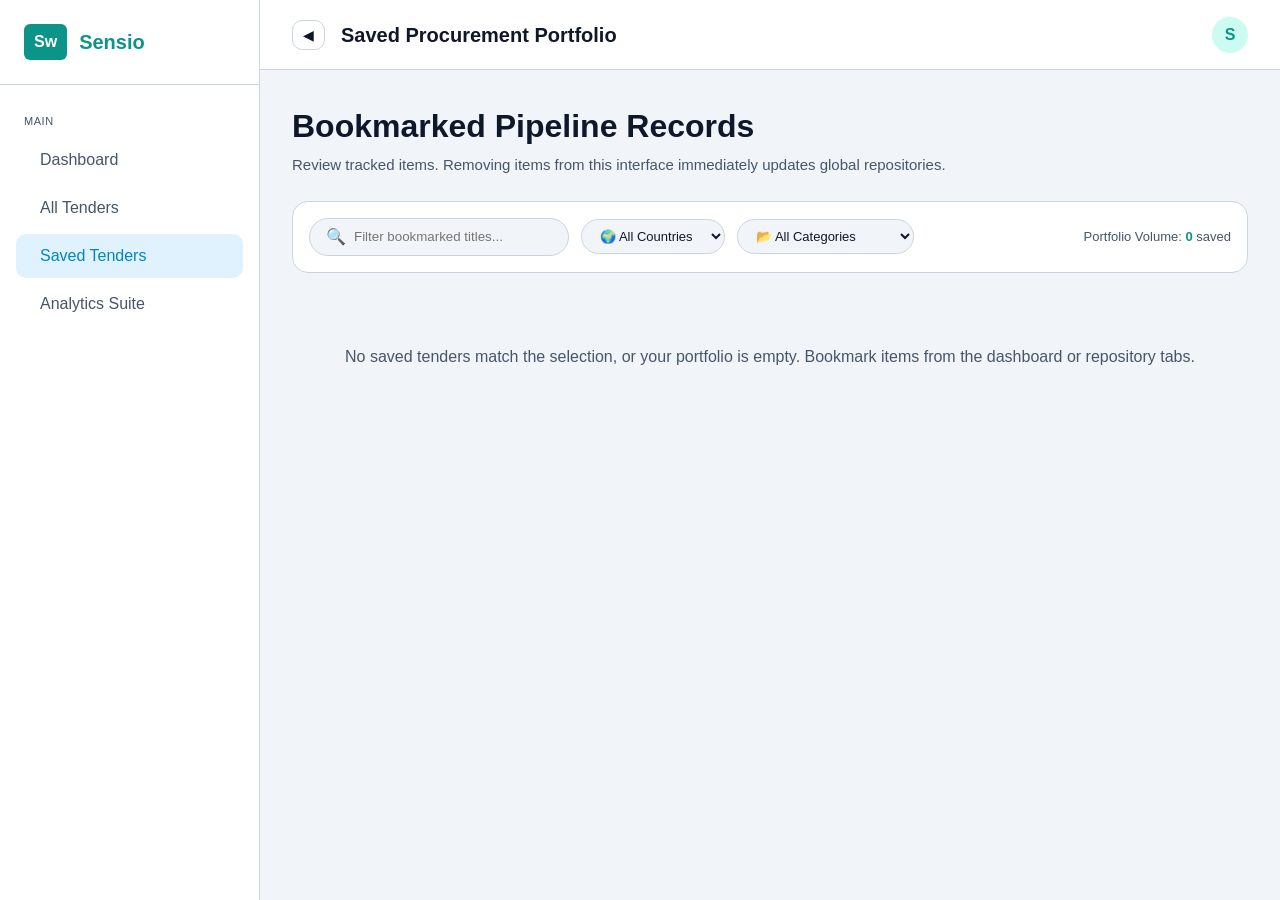
==== Website_frontend/saved.html @ 88d74ecf "fixing file name bug" ====
<!DOCTYPE html>
<html lang="en">
<head>
  <meta charset="UTF-8" />
  <meta name="viewport" content="width=device-width, initial-scale=1.0"/>
  <title>Saved Portfolio — Sensio</title>
  <link rel="stylesheet" href="base.css" />
  <link rel="stylesheet" href="components.css" />
  <link rel="stylesheet" href="pages.css" />
</head>
<body>

<div class="app-shell">

  <aside class="sidebar" id="sidebar">
    <div class="sidebar-logo">
      <div class="sidebar-logo-mark">Sw</div>
      <div class="sidebar-logo-text">Sensio<span></span></div>
    </div>
    <nav class="sidebar-nav">
      <div class="sidebar-section-label">Main</div>
      <a href="index.html" class="nav-item">
        <span class="nav-icon"></span><span class="nav-label">Dashboard</span>
      </a>
      <a href="tenders.html" class="nav-item">
        <span class="nav-icon"></span><span class="nav-label">All Tenders</span>
      </a>
      <a href="saved.html" class="nav-item active">
        <span class="nav-icon"></span><span class="nav-label">Saved Tenders</span>
      </a>
      <a href="analytics.html" class="nav-item">
        <span class="nav-icon"></span><span class="nav-label">Analytics Suite</span>
      </a>
    </nav>
  </aside>

  <div class="main-content" id="mainContent">
    <header class="topbar">
      <div style="display: flex; align-items: center; gap: 16px;">
        <button id="sidebarToggleBtn" class="btn btn-ghost" style="padding: 6px 10px; font-size: 14px;"><span>◀</span></button>
        <div class="topbar-title">Saved Procurement Portfolio</div>
      </div>
      <div class="topbar-actions">
        <div class="avatar">S</div>
      </div>
    </header>

    <main class="page-content">
      <div class="page-header fade-in-up">
        <h1>Bookmarked Pipeline Records</h1>
        <p style="color: var(--text-muted); margin-top: 4px; font-size: 15px;">Review tracked items. Removing items from this interface immediately updates global repositories.</p>
      </div>

      <div class="filters-bar fade-in-up">
        <div class="search-bar" style="width:260px;">
          <span class="search-icon">🔍</span>
          <input type="text" id="savedSearchInput" placeholder="Filter bookmarked titles..." />
        </div>

        <select class="filter-select" id="savedCountrySelector">
          <option value="all">🌍 All Countries</option>
        </select>

        <select class="filter-select" id="savedSectorSelector">
          <option value="all">📂 All Categories</option>
          <option value="health">Healthcare Sector</option>
          <option value="defence">Defence Procurement</option>
        </select>
        
        <div style="margin-left: auto; font-size: 13px; color: var(--text-muted);">
          Portfolio Volume: <span id="savedCounterMetric" style="font-weight:700; color:var(--color-teal);">0</span> saved
        </div>
      </div>

      <div id="savedGridDisplay" class="tender-grid"></div>
    </main>
  </div>
</div>

<div class="modal-overlay" id="tenderModalOverlay">
  <div class="modal" id="tenderModal">
    <div class="modal-header">
      <div class="modal-title" id="modalTitle">Tender Specifications</div>
      <button class="modal-close" data-modal-close="tenderModalOverlay">✕</button>
    </div>
    <div id="modalGrid"></div>
    <div class="modal-section">
      <div class="modal-section-label">Scope Details</div>
      <div id="modalDescription"></div>
    </div>
    <div class="modal-section">
      <div class="modal-section-label">Eligibility Guidelines</div>
      <div id="modalEligibility"></div>
    </div>
    <div class="modal-section">
      <div class="modal-section-label">Raw Data Export Asset</div>
      <div id="modalLink"></div>
    </div>
    <div class="modal-footer">
      <button class="btn btn-ghost" data-modal-close="tenderModalOverlay">Close Modal</button>
    </div>
  </div>
</div>

<script src="data.js"></script>
<script src="ui.js"></script>
<script src="saved.js"></script>
</body>
</html>
---- Website_frontend/base.css ----
/* ═══════════════════════════════════════
   GLOBAL VARIABLE CONFIGURATIONS & COMPACT ENTERPRISE THEME
   ════════════════════════════════════════ */
:root {
  --bg-app: #f1f5f9;
  --bg-surface: #ffffff;
  --bg-surface-hover: #f8fafc;
  
  /* Palette Custom Colors */
  --color-teal: #0d9488;
  --color-teal-light: #ccfbf1;
  --color-blue: #0284c7;
  --color-blue-light: #e0f2fe;
  --color-butter: #ca8a04;
  --color-butter-light: #fef08a;
  --color-crimson: #dc2626;
  --color-crimson-light: #fee2e2;
  
  /* Structural Variables */
  --text-main: #0f172a;
  --text-muted: #475569;
  --border-color: #cbd5e1;
  --sidebar-width: 260px;
  --sidebar-collapsed-width: 70px;
  --radius-md: 10px;
  --radius-lg: 16px;
  --shadow-sm: 0 1px 3px 0 rgb(0 0 0 / 0.1), 0 1px 2px -1px rgb(0 0 0 / 0.1);
  --shadow-md: 0 4px 6px -1px rgb(0 0 0 / 0.1), 0 2px 4px -2px rgb(0 0 0 / 0.1);
  --shadow-lg: 0 10px 15px -3px rgb(0 0 0 / 0.1), 0 4px 6px -4px rgb(0 0 0 / 0.1);
  --transition-fast: 0.2s cubic-bezier(0.4, 0, 0.2, 1);
}

* {
  box-sizing: border-box;
  margin: 0;
  padding: 0;
}

body {
  font-family: -apple-system, BlinkMacSystemFont, "Segoe UI", Roboto, Helvetica, Arial, sans-serif;
  background-color: var(--bg-app);
  color: var(--text-main);
  overflow-x: hidden;
  line-height: 1.5;
}

a {
  text-decoration: none;
  color: inherit;
}

/* Base Shell Setup */
.app-shell {
  display: flex;
  min-height: 100vh;
  position: relative;
}

.main-content {
  flex: 1;
  margin-left: var(--sidebar-width);
  transition: margin-left var(--transition-fast);
  display: flex;
  flex-direction: column;
  min-width: 0;
}

.main-content.collapsed {
  margin-left: var(--sidebar-collapsed-width);
}

.page-content {
  padding: 32px;
  max-width: 1400px;
  width: 100%;
  margin: 0 auto;
}

/* Utilities */
.fade-in-up {
  animation: fadeInUp 0.4s ease forwards;
}
@keyframes fadeInUp {
  from { opacity: 0; transform: translateY(12px); }
  to { opacity: 1; transform: translateY(0); }
}

/* Scrollbar Adjustments */
::-webkit-scrollbar {
  width: 8px;
  height: 8px;
}
::-webkit-scrollbar-track {
  background: var(--bg-app);
}
::-webkit-scrollbar-thumb {
  background: #cbd5e1;
  border-radius: 4px;
}
::-webkit-scrollbar-thumb:hover {
  background: #94a3b8;
}
---- Website_frontend/components.css ----
/* ═══════════════════════════════════════
   SIDEBAR LAYOUTS
   ════════════════════════════════════════ */
.sidebar {
  width: var(--sidebar-width);
  background-color: var(--bg-surface);
  border-right: 1px solid var(--border-color);
  position: fixed;
  top: 0;
  bottom: 0;
  left: 0;
  z-index: 100;
  display: flex;
  flex-direction: column;
  transition: width var(--transition-fast);
}
.sidebar.collapsed {
  width: var(--sidebar-collapsed-width);
}
.sidebar-logo {
  padding: 24px;
  display: flex;
  align-items: center;
  gap: 12px;
  border-bottom: 1px solid var(--border-color);
}
.sidebar-logo-mark {
  background-color: var(--color-teal);
  color: white;
  font-weight: 700;
  padding: 6px 10px;
  border-radius: 6px;
}
.sidebar-logo-text {
  font-size: 20px;
  font-weight: 700;
  color: var(--color-teal);
}
.sidebar.collapsed .sidebar-logo-text {
  display: none;
}
.sidebar-nav {
  padding: 16px;
  display: flex;
  flex-direction: column;
  gap: 4px;
  flex: 1;
}
.sidebar-section-label {
  font-size: 11px;
  text-transform: uppercase;
  letter-spacing: 0.05em;
  color: var(--text-muted);
  margin: 12px 8px 4px 8px;
}
.sidebar.collapsed .sidebar-section-label {
  display: none;
}
.nav-item {
  display: flex;
  align-items: center;
  gap: 12px;
  padding: 10px 12px;
  border-radius: var(--radius-md);
  color: var(--text-muted);
  font-weight: 500;
  transition: all var(--transition-fast);
}
.nav-item:hover, .nav-item.active {
  background-color: var(--color-blue-light);
  color: var(--color-blue);
}
.sidebar.collapsed .nav-label {
  display: none;
}

/* TOP BAR STRUCTURAL ELEMENTS */
.topbar {
  height: 70px;
  background-color: var(--bg-surface);
  border-bottom: 1px solid var(--border-color);
  display: flex;
  align-items: center;
  justify-content: space-between;
  padding: 0 32px;
  position: sticky;
  top: 0;
  z-index: 90;
}
.topbar-title {
  font-size: 20px;
  font-weight: 600;
}
.search-bar {
  display: flex;
  align-items: center;
  background-color: var(--bg-app);
  border: 1px solid var(--border-color);
  border-radius: 20px;
  padding: 6px 16px;
  gap: 8px;
  width: 320px;
}
.search-bar input {
  border: none;
  background: transparent;
  outline: none;
  width: 100%;
  color: var(--text-main);
}
.topbar-actions {
  display: flex;
  align-items: center;
  gap: 16px;
}
.avatar {
  width: 36px;
  height: 36px;
  border-radius: 50%;
  background-color: var(--color-teal-light);
  color: var(--color-teal);
  display: flex;
  align-items: center;
  justify-content: center;
  font-weight: 600;
}

/* INTERACTIVE BUTTON DESIGNS */
.btn {
  padding: 8px 16px;
  border-radius: var(--radius-md);
  font-weight: 500;
  cursor: pointer;
  border: none;
  display: inline-flex;
  align-items: center;
  gap: 8px;
  transition: background-color var(--transition-fast), transform 0.1s ease;
}
.btn:active {
  transform: scale(0.98);
}
.btn-primary { background-color: var(--color-teal); color: white; }
.btn-primary:hover { background-color: #0b766d; }
.btn-ghost { background-color: transparent; border: 1px solid var(--border-color); color: var(--text-main); }
.btn-ghost:hover { background-color: var(--bg-surface-hover); border-color: var(--text-muted); }

/* MODAL / POPUP INTERFACE CODES */
.modal-overlay {
  position: fixed;
  top: 0; left: 0; right: 0; bottom: 0;
  background: rgba(15, 23, 42, 0.4);
  backdrop-filter: blur(4px);
  display: none;
  align-items: center;
  justify-content: center;
  z-index: 1000;
}
.modal {
  background-color: var(--bg-surface);
  border-radius: var(--radius-lg);
  width: 100%;
  max-width: 650px;
  padding: 28px;
  box-shadow: var(--shadow-lg);
  max-height: 90vh;
  overflow-y: auto;
}
.modal-header {
  display: flex;
  align-items: center;
  justify-content: space-between;
  margin-bottom: 20px;
}
.modal-title { font-size: 22px; font-weight: 600; color: var(--color-teal); }
.modal-close { background: none; border: none; font-size: 20px; cursor: pointer; color: var(--text-muted); }
.modal-close:hover { color: var(--color-crimson); }
.modal-section { margin-bottom: 16px; }
.modal-section-label { font-size: 12px; font-weight: 600; text-transform: uppercase; color: var(--text-muted); margin-bottom: 4px; }
.modal-footer { display: flex; justify-content: flex-end; gap: 12px; margin-top: 24px; }

/* BOOKMARK BUTTON INDIVIDUAL STYLING */
.save-btn {
  position: absolute;
  top: 20px;
  right: 20px;
  background: transparent;
  border: none;
  font-size: 20px;
  cursor: pointer;
  color: #cbd5e1;
  transition: transform var(--transition-fast), color var(--transition-fast);
  z-index: 10;
  line-height: 1;
}
.save-btn:hover {
  transform: scale(1.2);
  color: var(--color-butter);
}
.save-btn.saved {
  color: var(--color-butter);
}
---- Website_frontend/pages.css ----
/* ═══════════════════════════════════════
   HERO BANNER CONFIGURATIONS
   ════════════════════════════════════════ */
.dashboard-hero {
  margin-bottom: 32px;
  background: linear-gradient(135deg, #ffffff 0%, #e0f2fe 100%);
  padding: 28px;
  border-radius: var(--radius-lg);
  border: 1px solid var(--border-color);
  box-shadow: var(--shadow-sm);
}
.hero-title {
  font-size: 28px;
  font-weight: 700;
  color: var(--text-main);
}
.hero-title span {
  color: var(--color-teal);
}
.hero-subtitle {
  color: var(--text-muted);
  font-size: 15px;
  margin-top: 4px;
}

/* REUSABLE CARD CONTAINER LAYOUT FOR ALL TENDERS */
.tender-grid {
  display: grid;
  grid-template-columns: repeat(auto-fill, minmax(320px, 1fr));
  gap: 24px;
  margin-top: 24px;
}
.tender-card {
  background-color: var(--bg-surface);
  border: 1px solid var(--border-color);
  border-radius: var(--radius-lg);
  padding: 24px;
  display: flex;
  flex-direction: column;
  justify-content: space-between;
  position: relative;
  box-shadow: var(--shadow-sm);
  transition: transform var(--transition-fast), box-shadow var(--transition-fast), border-color var(--transition-fast);
}
.tender-card:hover {
  transform: translateY(-4px);
  box-shadow: var(--shadow-md);
  border-color: var(--color-blue);
}

.tender-card-title {
  font-size: 16px;
  font-weight: 600;
  color: var(--text-main);
  line-height: 1.4;
  margin-bottom: 12px;
  padding-right: 24px;
  display: -webkit-box;
  -webkit-line-clamp: 2;
  -webkit-box-orient: vertical;
  overflow: hidden;
}

.tender-card-dates {
  background-color: var(--bg-app);
  padding: 12px;
  border-radius: var(--radius-md);
  margin-bottom: 16px;
  font-size: 13px;
}
.date-row {
  display: flex;
  justify-content: space-between;
  margin-bottom: 4px;
}
.date-row:last-child { margin-bottom: 0; }
.date-label { color: var(--text-muted); }
.date-val { font-weight: 500; }

/* TIMER PILL STYLING */
.urgency-badge {
  display: inline-flex;
  align-items: center;
  gap: 6px;
  padding: 6px 12px;
  border-radius: 20px;
  font-size: 12px;
  font-weight: 600;
  width: fit-content;
  margin-bottom: 16px;
}
.urgency-active { background-color: var(--color-teal-light); color: var(--color-teal); }
.urgency-closing { background-color: var(--color-butter-light); color: var(--color-butter); }

/* RELEVANCY BADGE LOGIC INDICATORS */
.relevancy-score-container {
  display: flex;
  align-items: center;
  justify-content: space-between;
  border-top: 1px solid var(--border-color);
  padding-top: 14px;
  margin-top: auto;
}
.relevancy-label {
  font-size: 12px;
  font-weight: 600;
  color: var(--text-muted);
  text-transform: uppercase;
}
.relevancy-pill {
  padding: 4px 10px;
  border-radius: 12px;
  font-size: 14px;
  font-weight: 700;
  background-color: var(--color-blue-light);
  color: var(--color-blue);
}

/* DYNAMIC FILTER BAR ROW UTILITIES */
.filters-bar {
  display: flex;
  flex-wrap: wrap;
  gap: 12px;
  background-color: var(--bg-surface);
  padding: 16px;
  border-radius: var(--radius-lg);
  border: 1px solid var(--border-color);
  align-items: center;
  margin-top: 24px;
}
.filter-select {
  padding: 8px 14px;
  border-radius: 20px;
  border: 1px solid var(--border-color);
  background-color: var(--bg-app);
  color: var(--text-main);
  outline: none;
  font-size: 13px;
  cursor: pointer;
  transition: border-color var(--transition-fast);
}
.filter-select:focus {
  border-color: var(--color-teal);
}

/* METRICS GRID SECTIONS */
.section-header {
  display: flex;
  align-items: center;
  justify-content: space-between;
  margin: 36px 0 16px 0;
}
.section-title { font-size: 20px; font-weight: 700; color: var(--text-main); }
.section-subtitle { font-size: 13px; color: var(--text-muted); }
.section-action { color: var(--color-teal); font-weight: 600; font-size: 14px; }

/* ═══════════════════════════════════════
   ANALYTICS KPI INDICATORS LAYOUT
   ════════════════════════════════════════ */
.metrics-row {
  display: grid;
  grid-template-columns: repeat(auto-fit, minmax(240px, 1fr));
  gap: 20px;
  margin-bottom: 32px;
}
.metric-card {
  background: var(--bg-surface);
  border: 1px solid var(--border-color);
  padding: 20px;
  border-radius: var(--radius-lg);
  box-shadow: var(--shadow-sm);
}
.metric-title {
  font-size: 12px;
  text-transform: uppercase;
  color: var(--text-muted);
  font-weight: 600;
  letter-spacing: 0.05em;
  margin-bottom: 8px;
}
.metric-value {
  font-size: 26px;
  font-weight: 700;
  color: var(--text-main);
}
.metric-desc {
  font-size: 12px;
  color: var(--text-muted);
  margin-top: 4px;
}

.analytics-grid {
  display: grid;
  grid-template-columns: repeat(auto-fit, minmax(480px, 1fr));
  gap: 24px;
}
@media (max-width: 768px) {
  .analytics-grid { grid-template-columns: 1fr; }
}
.chart-card {
  background: var(--bg-surface);
  border: 1px solid var(--border-color);
  padding: 24px;
  border-radius: var(--radius-lg);
  box-shadow: var(--shadow-sm);
}
.chart-title {
  font-size: 16px;
  font-weight: 600;
  color: var(--text-main);
  margin-bottom: 16px;
}

/* ═══════════════════════════════════════
   ALERTS PANEL DUAL LIST LAYOUT
   ════════════════════════════════════════ */
.alerts-container {
  display: grid;
  grid-template-columns: 1fr 1fr;
  gap: 24px;
}
@media (max-width: 1024px) {
  .alerts-container { grid-template-columns: 1fr; }
}
.alerts-panel {
  background: var(--bg-surface);
  border: 1px solid var(--border-color);
  padding: 24px;
  border-radius: var(--radius-lg);
  box-shadow: var(--shadow-sm);
}
.panel-header {
  font-size: 18px;
  font-weight: 700;
  margin-bottom: 16px;
  padding-bottom: 10px;
  border-bottom: 2px solid var(--bg-app);
  display: flex;
  align-items: center;
  gap: 8px;
}
.alert-list {
  display: flex;
  flex-direction: column;
  gap: 12px;
}
.alert-item {
  border: 1px solid var(--border-color);
  padding: 16px;
  border-radius: var(--radius-md);
  background: var(--bg-surface-hover);
  display: flex;
  flex-direction: column;
  gap: 8px;
  position: relative;
  transition: border-color var(--transition-fast);
}
.alert-item:hover { border-color: var(--color-blue); }
.alert-item-header {
  display: flex;
  justify-content: space-between;
  align-items: flex-start;
  gap: 12px;
}
.alert-item-title { font-size: 14px; font-weight: 600; color: var(--text-main); line-height: 1.4; }
.alert-badge {
  padding: 4px 8px;
  border-radius: 6px;
  font-size: 10px;
  font-weight: 700;
  text-transform: uppercase;
  white-space: nowrap;
}
.alert-meta {
  font-size: 12px;
  color: var(--text-muted);
  display: flex;
  justify-content: space-between;
  align-items: center;
  border-top: 1px dashed var(--border-color);
  padding-top: 8px;
  margin-top: 4px;
}
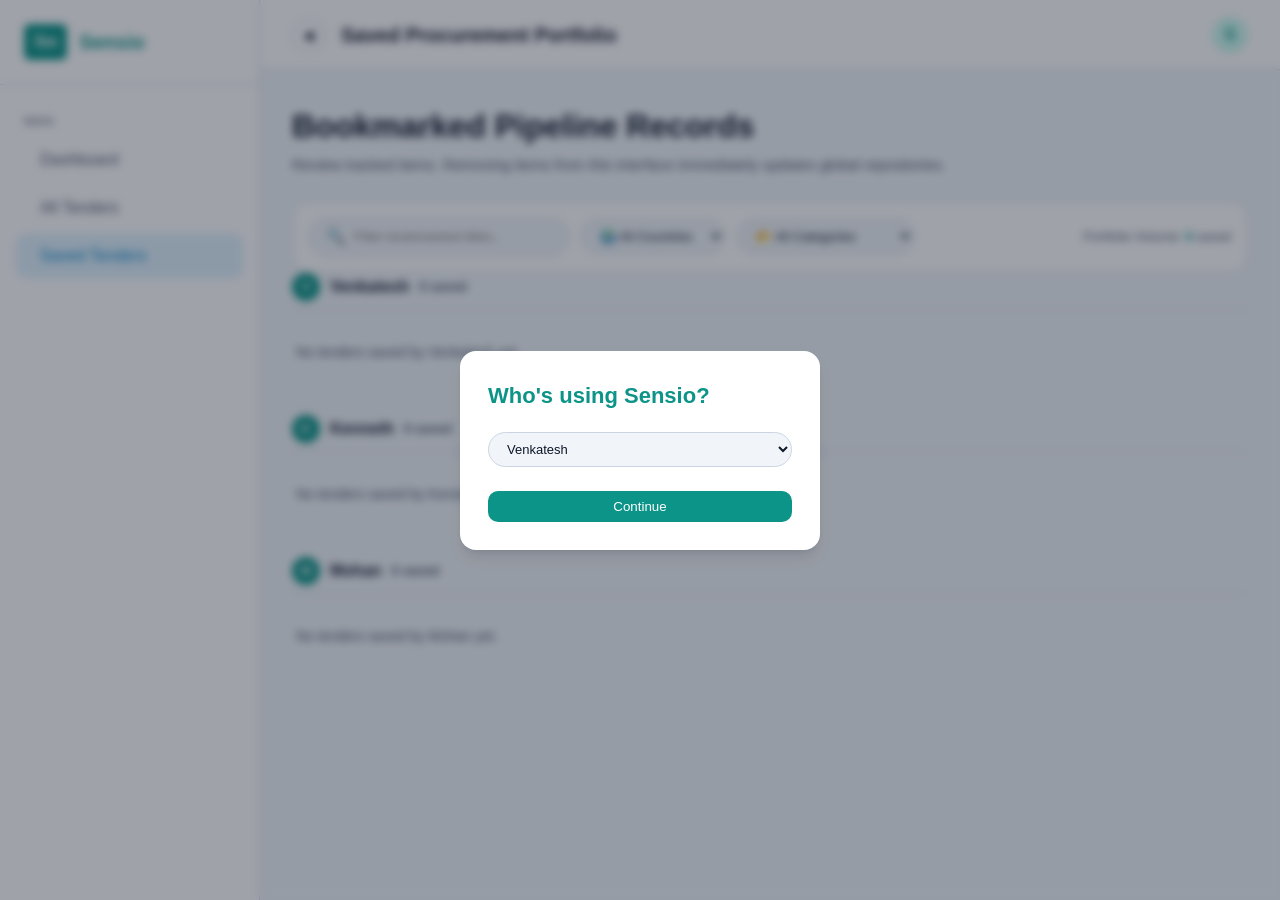
==== commit 68c20b71: "finalised frontend and backend" ====
--- a/Website_frontend/saved.html
+++ b/Website_frontend/saved.html
@@ -27,9 +27,6 @@
       </a>
       <a href="saved.html" class="nav-item active">
         <span class="nav-icon"></span><span class="nav-label">Saved Tenders</span>
-      </a>
-      <a href="analytics.html" class="nav-item">
-        <span class="nav-icon"></span><span class="nav-label">Analytics Suite</span>
       </a>
     </nav>
   </aside>
@@ -72,7 +69,7 @@
         </div>
       </div>
 
-      <div id="savedGridDisplay" class="tender-grid"></div>
+      <div id="savedGridDisplay"></div>
     </main>
   </div>
 </div>
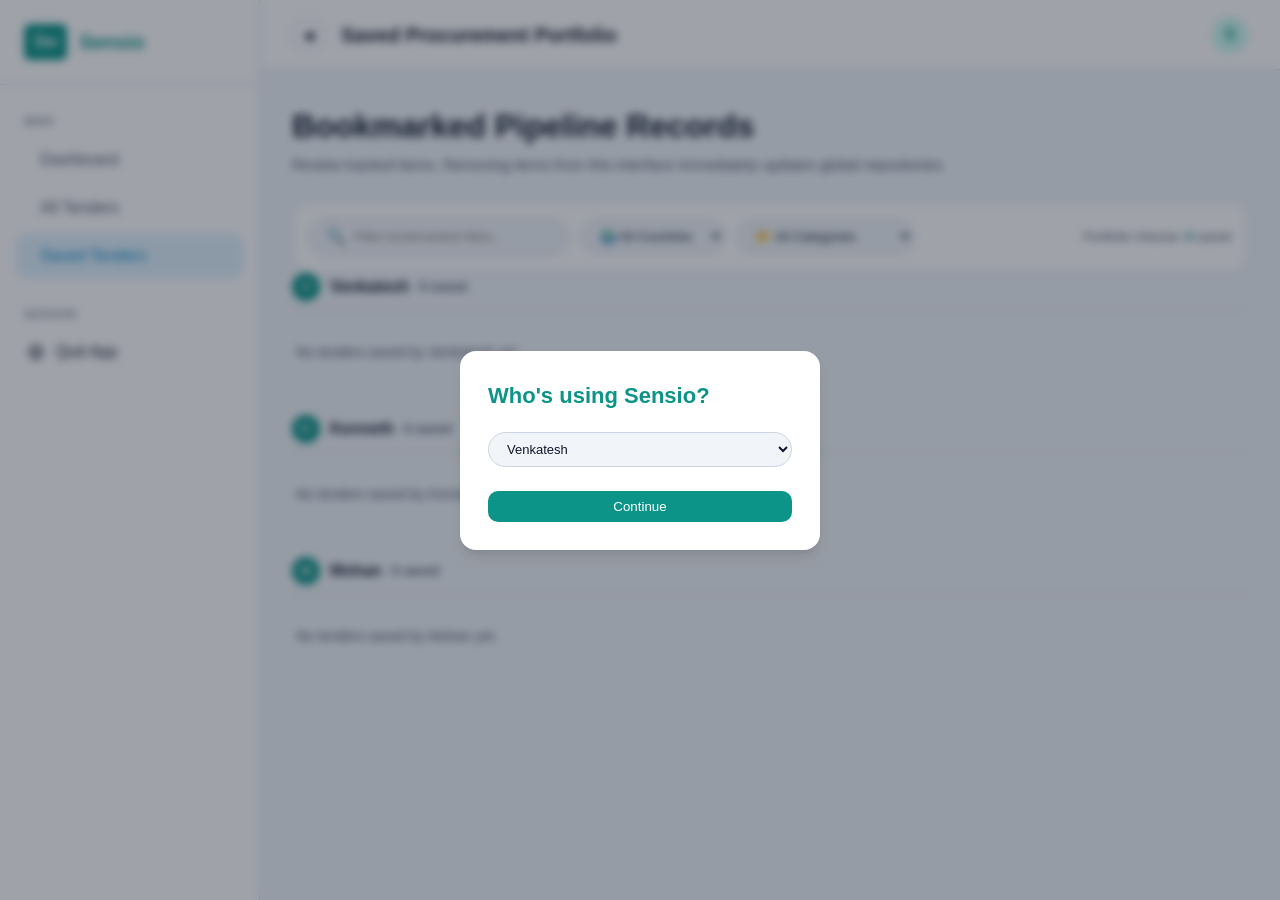
==== commit 08a7b169: "adding quit button" ====
--- a/Website_frontend/saved.html
+++ b/Website_frontend/saved.html
@@ -28,6 +28,11 @@
       <a href="saved.html" class="nav-item active">
         <span class="nav-icon"></span><span class="nav-label">Saved Tenders</span>
       </a>
+
+      <div class="sidebar-section-label" style="margin-top:24px;">Session</div>
+      <button class="nav-item" onclick="quitApp()" style="background:none; border:none; cursor:pointer; width:100%; text-align:left; font:inherit; color:inherit;">
+        <span class="nav-icon">⏻</span><span class="nav-label">Quit App</span>
+      </button>
     </nav>
   </aside>
 
